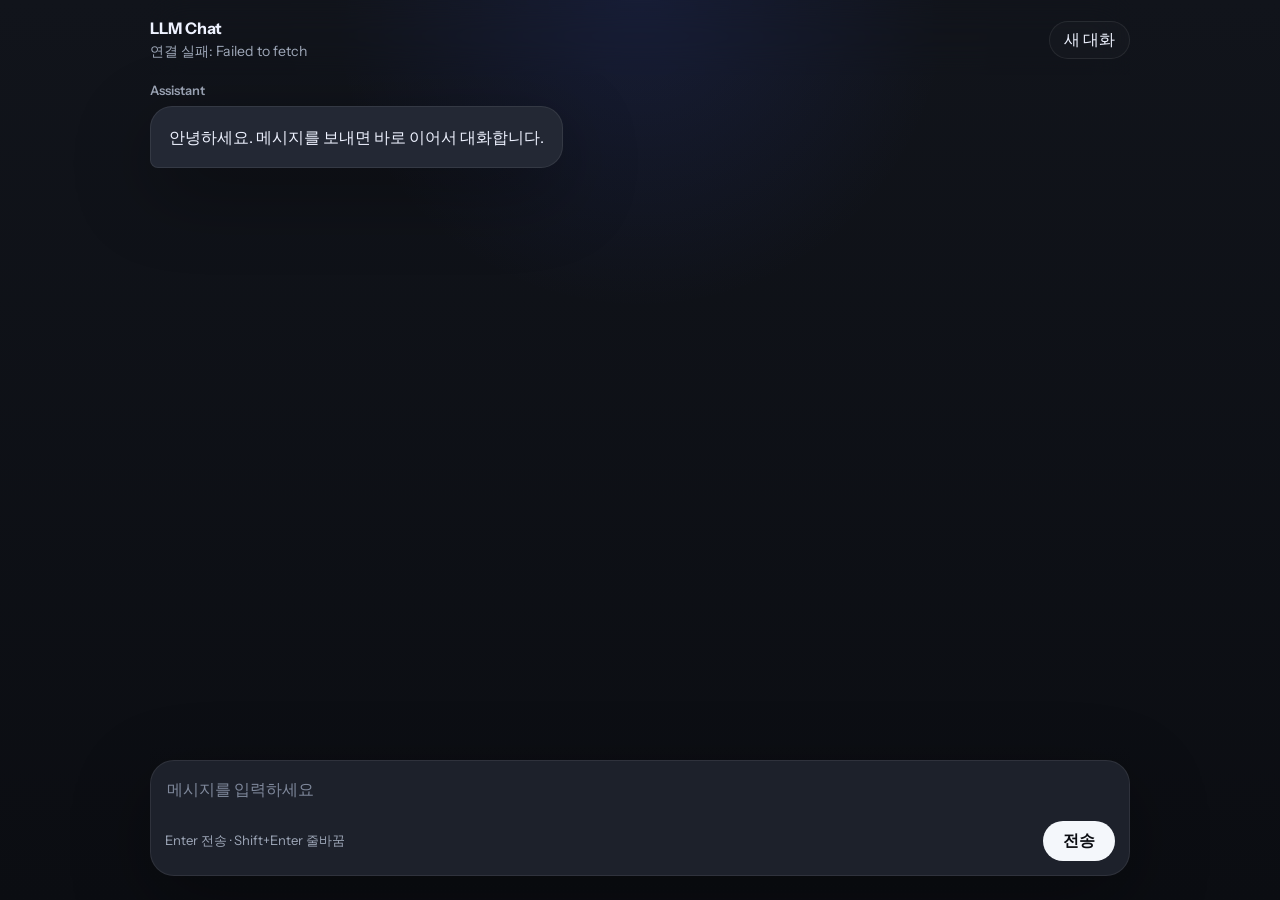
==== instagram-post-clone/index.html @ 16488d71 "Add LLM chat UI" ====
<!DOCTYPE html>
<html lang="ko">
  <head>
    <meta charset="UTF-8" />
    <meta name="viewport" content="width=device-width, initial-scale=1.0" />
    <title>LLM Chat</title>
    <link rel="icon" href="data:," />
    <link rel="preconnect" href="https://fonts.googleapis.com" />
    <link rel="preconnect" href="https://fonts.gstatic.com" crossorigin />
    <link
      href="https://fonts.googleapis.com/css2?family=Instrument+Sans:wght@400;500;600;700&display=swap"
      rel="stylesheet"
    />
    <link rel="stylesheet" href="./styles.css" />
  </head>
  <body>
    <main class="app-shell">
      <header class="app-header">
        <div class="brand-block">
          <p class="brand-title">LLM Chat</p>
          <p class="brand-subtitle" id="status-text">연결 확인 중</p>
        </div>
        <button class="ghost-button" id="reset-button" type="button">새 대화</button>
      </header>

      <section class="chat-shell">
        <div class="message-list" id="message-list" aria-live="polite"></div>
      </section>

      <form class="composer" id="composer-form">
        <label class="composer-box" for="composer-input">
          <textarea
            id="composer-input"
            rows="1"
            placeholder="메시지를 입력하세요"
            autocomplete="off"
          ></textarea>
          <div class="composer-actions">
            <span class="composer-hint">Enter 전송 · Shift+Enter 줄바꿈</span>
            <button class="send-button" id="send-button" type="submit">전송</button>
          </div>
        </label>
      </form>
    </main>

    <template id="message-template">
      <article class="message">
        <div class="message-meta"></div>
        <div class="message-bubble"></div>
      </article>
    </template>

    <script src="./app.js"></script>
  </body>
</html>
---- instagram-post-clone/styles.css ----
:root {
  --bg: #0f1115;
  --bg-elevated: #171a21;
  --panel: #1d212b;
  --panel-soft: #232834;
  --line: rgba(255, 255, 255, 0.08);
  --line-strong: rgba(255, 255, 255, 0.14);
  --text: #eef2ff;
  --muted: #9ea7b8;
  --accent: #f4f7fb;
  --user: #2b5cff;
  --assistant: #232834;
  --shadow: 0 24px 80px rgba(0, 0, 0, 0.32);
}

*,
*::before,
*::after {
  box-sizing: border-box;
}

html,
body {
  margin: 0;
  min-height: 100%;
}

body {
  background:
    radial-gradient(circle at top, rgba(67, 96, 255, 0.12), transparent 28%),
    linear-gradient(180deg, #11141b 0%, #0b0d12 100%);
  color: var(--text);
  font-family: "Instrument Sans", "Segoe UI", sans-serif;
}

button,
textarea {
  font: inherit;
}

button {
  border: 0;
  background: none;
  color: inherit;
  cursor: pointer;
}

.app-shell {
  width: min(980px, 100% - 24px);
  min-height: 100vh;
  margin: 0 auto;
  display: grid;
  grid-template-rows: auto minmax(0, 1fr) auto;
}

.app-header {
  position: sticky;
  top: 0;
  z-index: 2;
  display: flex;
  align-items: center;
  justify-content: space-between;
  gap: 16px;
  padding: 18px 0 14px;
  backdrop-filter: blur(18px);
}

.brand-title,
.brand-subtitle {
  margin: 0;
}

.brand-title {
  font-size: 1rem;
  font-weight: 700;
}

.brand-subtitle {
  margin-top: 4px;
  color: var(--muted);
  font-size: 0.88rem;
}

.ghost-button {
  min-height: 38px;
  padding: 0 14px;
  border: 1px solid var(--line);
  border-radius: 999px;
  background: rgba(255, 255, 255, 0.02);
  transition: background-color 180ms ease, border-color 180ms ease;
}

.ghost-button:hover {
  background: rgba(255, 255, 255, 0.05);
  border-color: var(--line-strong);
}

.chat-shell {
  min-height: 0;
  padding: 8px 0 16px;
}

.message-list {
  display: flex;
  flex-direction: column;
  gap: 18px;
  padding-bottom: 32px;
}

.message {
  display: flex;
  flex-direction: column;
  gap: 8px;
}

.message-meta {
  color: var(--muted);
  font-size: 0.8rem;
  font-weight: 600;
}

.message-bubble {
  width: fit-content;
  max-width: min(760px, 92%);
  padding: 16px 18px;
  border: 1px solid var(--line);
  border-radius: 22px;
  box-shadow: var(--shadow);
  line-height: 1.75;
  white-space: pre-wrap;
  word-break: break-word;
}

.message[data-role="user"] {
  align-items: flex-end;
}

.message[data-role="user"] .message-meta {
  text-align: right;
}

.message[data-role="user"] .message-bubble {
  background: linear-gradient(180deg, #3867ff 0%, #2451e6 100%);
  border-color: rgba(255, 255, 255, 0.08);
  color: #ffffff;
  border-bottom-right-radius: 8px;
}

.message[data-role="assistant"] .message-bubble {
  background: var(--assistant);
  color: var(--text);
  border-bottom-left-radius: 8px;
}

.message[data-role="system"] {
  align-items: center;
}

.message[data-role="system"] .message-meta {
  display: none;
}

.message[data-role="system"] .message-bubble {
  max-width: 100%;
  background: rgba(255, 255, 255, 0.03);
  color: var(--muted);
  text-align: center;
  box-shadow: none;
}

.message.is-loading .message-bubble {
  color: var(--muted);
}

.composer {
  position: sticky;
  bottom: 0;
  padding: 14px 0 24px;
  background: linear-gradient(180deg, rgba(11, 13, 18, 0) 0%, rgba(11, 13, 18, 0.92) 24%);
}

.composer-box {
  display: block;
  padding: 14px;
  border: 1px solid var(--line);
  border-radius: 24px;
  background: var(--panel);
  box-shadow: var(--shadow);
}

.composer-box textarea {
  width: 100%;
  max-height: 220px;
  resize: none;
  border: 0;
  outline: none;
  background: transparent;
  color: var(--text);
  line-height: 1.6;
}

.composer-box textarea::placeholder {
  color: #7f889b;
}

.composer-actions {
  display: flex;
  align-items: center;
  justify-content: space-between;
  gap: 12px;
  margin-top: 12px;
}

.composer-hint {
  color: var(--muted);
  font-size: 0.82rem;
}

.send-button {
  min-width: 72px;
  min-height: 40px;
  padding: 0 16px;
  border-radius: 999px;
  background: var(--accent);
  color: #0b0d12;
  font-weight: 700;
  transition: opacity 180ms ease, transform 180ms ease;
}

.send-button:hover {
  transform: translateY(-1px);
}

.send-button:disabled {
  opacity: 0.56;
  cursor: wait;
}

@media (max-width: 720px) {
  .app-shell {
    width: min(100% - 16px, 980px);
  }

  .app-header {
    padding-top: 14px;
  }

  .message-bubble {
    max-width: 100%;
  }

  .composer-actions {
    align-items: flex-start;
    flex-direction: column;
  }

  .send-button {
    width: 100%;
  }
}
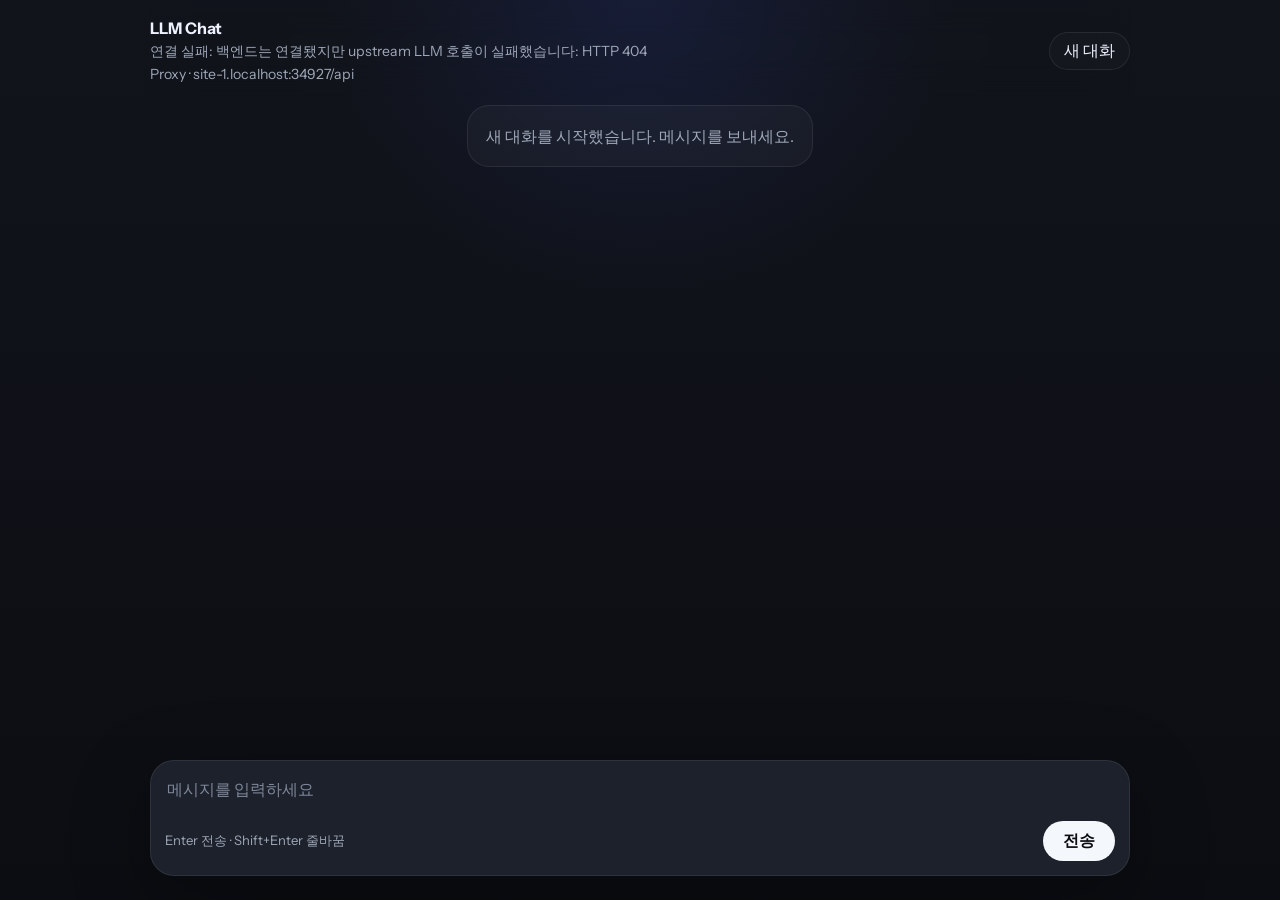
==== commit 59842638: "Add FastAPI backend and Qwen proxy wiring" ====
--- a/instagram-post-clone/index.html
+++ b/instagram-post-clone/index.html
@@ -19,6 +19,7 @@
         <div class="brand-block">
           <p class="brand-title">LLM Chat</p>
           <p class="brand-subtitle" id="status-text">연결 확인 중</p>
+          <p class="brand-subtitle" id="thread-text">스레드 준비 중</p>
         </div>
         <button class="ghost-button" id="reset-button" type="button">새 대화</button>
       </header>
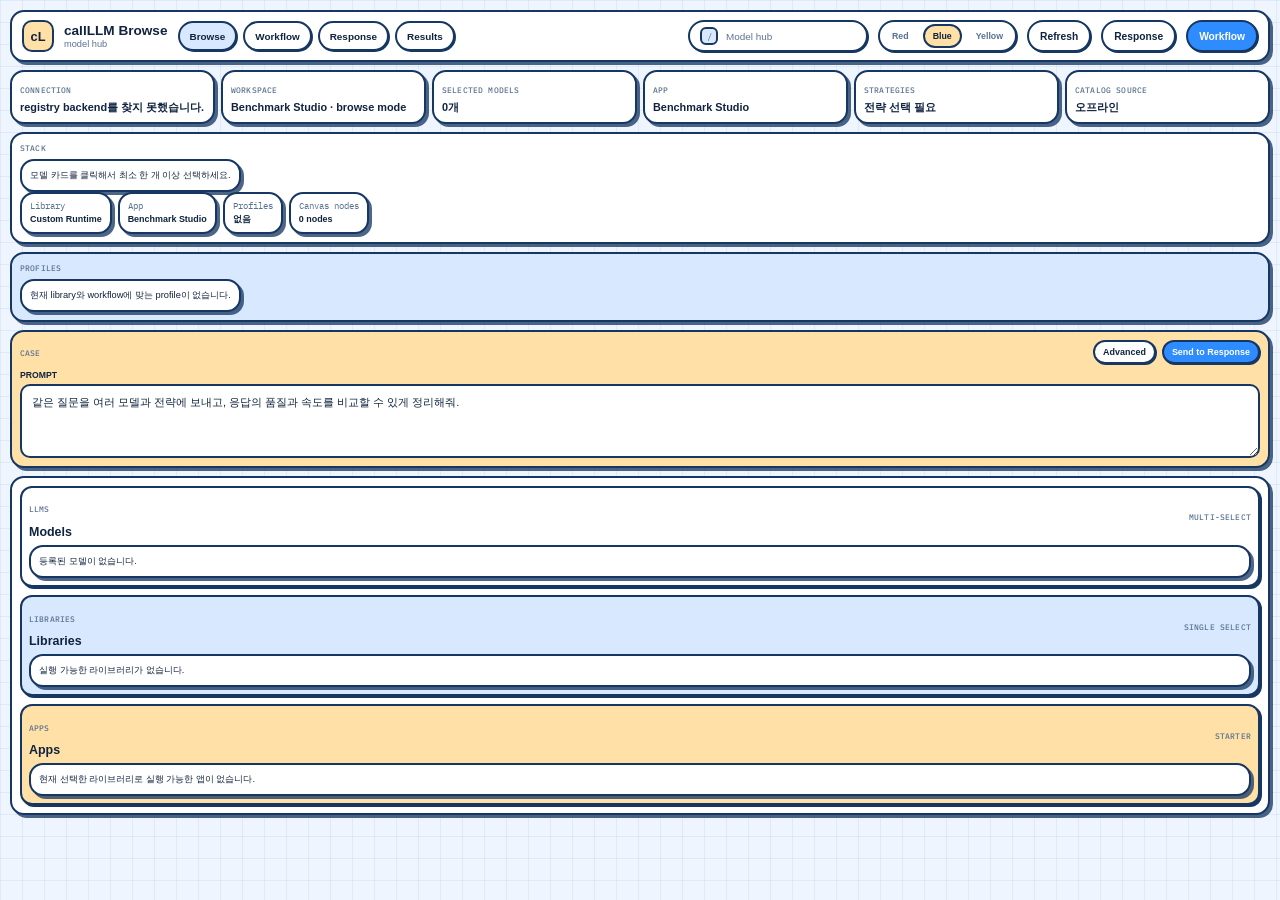
==== commit c97e73b6: "Build benchmark studio workflows and response streaming" ====
--- a/instagram-post-clone/index.html
+++ b/instagram-post-clone/index.html
@@ -3,53 +3,168 @@
   <head>
     <meta charset="UTF-8" />
     <meta name="viewport" content="width=device-width, initial-scale=1.0" />
-    <title>LLM Chat</title>
+    <title>callLLM Browse</title>
     <link rel="icon" href="data:," />
+    <link rel="preconnect" href="https://api.fontshare.com" />
     <link rel="preconnect" href="https://fonts.googleapis.com" />
     <link rel="preconnect" href="https://fonts.gstatic.com" crossorigin />
     <link
-      href="https://fonts.googleapis.com/css2?family=Instrument+Sans:wght@400;500;600;700&display=swap"
+      href="https://api.fontshare.com/v2/css?f[]=excon@300,400,500,600,700&display=swap"
+      rel="stylesheet"
+    />
+    <link
+      href="https://fonts.googleapis.com/css2?family=IBM+Plex+Mono:wght@500&display=swap"
       rel="stylesheet"
     />
     <link rel="stylesheet" href="./styles.css" />
   </head>
-  <body>
-    <main class="app-shell">
-      <header class="app-header">
-        <div class="brand-block">
-          <p class="brand-title">LLM Chat</p>
-          <p class="brand-subtitle" id="status-text">연결 확인 중</p>
-          <p class="brand-subtitle" id="thread-text">스레드 준비 중</p>
+  <body data-page="browse">
+    <main class="page-shell">
+      <header class="hub-header brutal-header">
+        <div class="brand-row">
+          <a class="brand-mark" href="./index.html" aria-label="callLLM Browse">
+            <span class="brand-badge">cL</span>
+            <span class="brand-copy">
+              <strong>callLLM Browse</strong>
+              <span>model hub</span>
+            </span>
+          </a>
+
+          <nav class="hub-nav brutal-nav" aria-label="메인 섹션">
+            <a class="is-current" href="./index.html">Browse</a>
+            <a href="./workflow.html">Workflow</a>
+            <a href="./response.html">Response</a>
+            <a href="./results.html">Results</a>
+          </nav>
         </div>
-        <button class="ghost-button" id="reset-button" type="button">새 대화</button>
+
+        <div class="header-controls">
+          <div class="hub-search brutal-search" aria-hidden="true">
+            <span class="search-icon">/</span>
+            <span>Model hub</span>
+          </div>
+          <div class="theme-switcher" aria-label="테마 선택">
+            <button class="theme-chip" type="button" data-action="select-theme" data-theme="red">Red</button>
+            <button class="theme-chip" type="button" data-action="select-theme" data-theme="blue">Blue</button>
+            <button class="theme-chip" type="button" data-action="select-theme" data-theme="yellow">Yellow</button>
+          </div>
+          <button class="ghost-button" id="refresh-button" type="button">Refresh</button>
+          <a class="ghost-button inline-link-button" href="./response.html">Response</a>
+          <a class="primary-button inline-link-button" href="./workflow.html">Workflow</a>
+        </div>
       </header>
 
-      <section class="chat-shell">
-        <div class="message-list" id="message-list" aria-live="polite"></div>
+      <section class="signal-strip compact-strip">
+        <article class="signal-card">
+          <span class="signal-label">Connection</span>
+          <strong class="signal-value" id="status-text">연결 확인 중</strong>
+        </article>
+        <article class="signal-card">
+          <span class="signal-label">Workspace</span>
+          <strong class="signal-value" id="workspace-text">browse mode</strong>
+        </article>
+        <article class="signal-card">
+          <span class="signal-label">Selected Models</span>
+          <strong class="signal-value" id="model-count-text">0개</strong>
+        </article>
+        <article class="signal-card">
+          <span class="signal-label">App</span>
+          <strong class="signal-value" id="active-app-title">Benchmark Studio</strong>
+          <p class="signal-copy" id="active-app-description"></p>
+        </article>
+        <article class="signal-card">
+          <span class="signal-label">Strategies</span>
+          <strong class="signal-value" id="active-profile-title">전략 선택 필요</strong>
+          <p class="signal-copy" id="active-profile-description"></p>
+        </article>
+        <article class="signal-card">
+          <span class="signal-label">Catalog Source</span>
+          <strong class="signal-value" id="base-url-text">백엔드 탐색 중</strong>
+        </article>
       </section>
 
-      <form class="composer" id="composer-form">
-        <label class="composer-box" for="composer-input">
-          <textarea
-            id="composer-input"
-            rows="1"
-            placeholder="메시지를 입력하세요"
-            autocomplete="off"
-          ></textarea>
-          <div class="composer-actions">
-            <span class="composer-hint">Enter 전송 · Shift+Enter 줄바꿈</span>
-            <button class="send-button" id="send-button" type="submit">전송</button>
+      <section class="top-control-grid">
+        <section class="control-panel brutal-panel control-panel-stack">
+          <div class="control-header">
+            <span class="section-kicker">Stack</span>
           </div>
-        </label>
-      </form>
+          <div class="selected-models inline-tiles" id="selected-models"></div>
+          <div class="selection-meta inline-stats" id="selection-meta"></div>
+        </section>
+
+        <section class="control-panel brutal-panel control-panel-wide">
+          <div class="control-header">
+            <span class="section-kicker">Profiles</span>
+          </div>
+          <div class="profile-list profile-list-inline" id="profile-list"></div>
+        </section>
+
+        <section class="control-panel brutal-panel control-panel-case">
+          <div class="control-header">
+            <span class="section-kicker">Case</span>
+            <div class="header-actions-inline">
+              <button class="ghost-button ghost-button-compact" id="case-mode-button" type="button">Advanced</button>
+              <button class="primary-button primary-button-compact" id="open-response-button" type="button">Send to Response</button>
+            </div>
+          </div>
+          <div class="case-form-grid">
+            <label class="field">
+              <span>Prompt</span>
+              <textarea id="prompt-input" rows="3" placeholder="비교할 프롬프트"></textarea>
+            </label>
+            <label class="field field-advanced">
+              <span>Context (optional)</span>
+              <textarea id="context-input" rows="3" placeholder="RAG 문맥 또는 참고 메모"></textarea>
+            </label>
+            <label class="field field-advanced">
+              <span>Expected check</span>
+              <input id="expected-input" type="text" placeholder="통과 여부를 볼 키워드" />
+            </label>
+            <label class="field field-compact field-advanced">
+              <span>Temp</span>
+              <input id="temperature-input" type="number" min="0" max="2" step="0.1" value="0.7" />
+            </label>
+          </div>
+        </section>
+      </section>
+
+      <section class="surface-panel brutal-panel hub-panel hub-panel-full">
+        <div class="hub-grid hub-grid-hero">
+          <section class="catalog-section" id="models">
+            <div class="catalog-header">
+              <div>
+                <p class="catalog-kicker">LLMs</p>
+                <h3>Models</h3>
+              </div>
+              <span class="catalog-note">multi-select</span>
+            </div>
+            <div class="catalog-grid models-grid compact-grid" id="models-grid"></div>
+          </section>
+
+          <section class="catalog-section" id="libraries">
+            <div class="catalog-header">
+              <div>
+                <p class="catalog-kicker">Libraries</p>
+                <h3>Libraries</h3>
+              </div>
+              <span class="catalog-note">single select</span>
+            </div>
+            <div class="catalog-grid libraries-grid compact-grid" id="libraries-grid"></div>
+          </section>
+
+          <section class="catalog-section" id="apps">
+            <div class="catalog-header">
+              <div>
+                <p class="catalog-kicker">Apps</p>
+                <h3>Apps</h3>
+              </div>
+              <span class="catalog-note">starter</span>
+            </div>
+            <div class="catalog-grid apps-grid compact-grid" id="apps-grid"></div>
+          </section>
+        </div>
+      </section>
     </main>
-
-    <template id="message-template">
-      <article class="message">
-        <div class="message-meta"></div>
-        <div class="message-bubble"></div>
-      </article>
-    </template>
 
     <script src="./app.js"></script>
   </body>
--- a/instagram-post-clone/styles.css
+++ b/instagram-post-clone/styles.css
@@ -1,16 +1,106 @@
 :root {
-  --bg: #0f1115;
-  --bg-elevated: #171a21;
-  --panel: #1d212b;
-  --panel-soft: #232834;
-  --line: rgba(255, 255, 255, 0.08);
-  --line-strong: rgba(255, 255, 255, 0.14);
-  --text: #eef2ff;
-  --muted: #9ea7b8;
-  --accent: #f4f7fb;
-  --user: #2b5cff;
-  --assistant: #232834;
-  --shadow: 0 24px 80px rgba(0, 0, 0, 0.32);
+  --bg: #eff5ff;
+  --bg-grid: rgba(28, 71, 142, 0.07);
+  --panel: #ffffff;
+  --panel-blue: #d8e9ff;
+  --panel-yellow: #ffe1a8;
+  --panel-green: #d9f2e7;
+  --panel-pink: #f6d7eb;
+  --ink: #10233f;
+  --muted: #59718f;
+  --line: #163762;
+  --accent: #2f8cff;
+  --accent-dark: #145fc4;
+  --danger: #f55e6b;
+  --success: #147b63;
+  --canvas-bg: #e2ecff;
+  --canvas-grid: rgba(22, 55, 98, 0.08);
+  --canvas-line: #2f8cff;
+  --inverse-surface: #143c71;
+  --inverse-ink: #ffffff;
+  --table-line: #d7e4f6;
+  --shadow: 3px 3px 0 rgba(22, 55, 98, 0.76);
+  --shadow-soft: 2px 2px 0 rgba(22, 55, 98, 0.68);
+  --radius: 14px;
+  --radius-sm: 10px;
+  --radius-pill: 999px;
+  --node-width: 196px;
+  --node-height: 92px;
+}
+
+body[data-theme="blue"] {
+  --bg: #eff5ff;
+  --bg-grid: rgba(28, 71, 142, 0.07);
+  --panel: #ffffff;
+  --panel-blue: #d8e9ff;
+  --panel-yellow: #ffe1a8;
+  --panel-green: #d9f2e7;
+  --panel-pink: #f6d7eb;
+  --ink: #10233f;
+  --muted: #59718f;
+  --line: #163762;
+  --accent: #2f8cff;
+  --accent-dark: #145fc4;
+  --danger: #f55e6b;
+  --success: #147b63;
+  --canvas-bg: #e2ecff;
+  --canvas-grid: rgba(22, 55, 98, 0.08);
+  --canvas-line: #2f8cff;
+  --inverse-surface: #143c71;
+  --inverse-ink: #ffffff;
+  --table-line: #d7e4f6;
+  --shadow: 3px 3px 0 rgba(22, 55, 98, 0.76);
+  --shadow-soft: 2px 2px 0 rgba(22, 55, 98, 0.68);
+}
+
+body[data-theme="red"] {
+  --bg: #fdf2ee;
+  --bg-grid: rgba(131, 42, 38, 0.08);
+  --panel: #fffaf8;
+  --panel-blue: #ffd5cb;
+  --panel-yellow: #ffe1b5;
+  --panel-green: #dcefe1;
+  --panel-pink: #f7ced8;
+  --ink: #351513;
+  --muted: #85524d;
+  --line: #6e241e;
+  --accent: #d74a37;
+  --accent-dark: #ad2e1f;
+  --danger: #d92b45;
+  --success: #1d8965;
+  --canvas-bg: #ffe7df;
+  --canvas-grid: rgba(110, 36, 30, 0.1);
+  --canvas-line: #d74a37;
+  --inverse-surface: #6b261f;
+  --inverse-ink: #fff8f4;
+  --table-line: #efd0c7;
+  --shadow: 3px 3px 0 rgba(110, 36, 30, 0.72);
+  --shadow-soft: 2px 2px 0 rgba(110, 36, 30, 0.64);
+}
+
+body[data-theme="yellow"] {
+  --bg: #fff8e7;
+  --bg-grid: rgba(125, 92, 17, 0.08);
+  --panel: #fffdf5;
+  --panel-blue: #d8e6ff;
+  --panel-yellow: #ffe08a;
+  --panel-green: #dff0cf;
+  --panel-pink: #f8d9c7;
+  --ink: #3d2a08;
+  --muted: #7b6532;
+  --line: #70571c;
+  --accent: #f0b400;
+  --accent-dark: #c98d00;
+  --danger: #d95c45;
+  --success: #2d8b57;
+  --canvas-bg: #fff1ba;
+  --canvas-grid: rgba(112, 87, 28, 0.1);
+  --canvas-line: #c98d00;
+  --inverse-surface: #70571c;
+  --inverse-ink: #fffdf2;
+  --table-line: #ead9a9;
+  --shadow: 3px 3px 0 rgba(112, 87, 28, 0.62);
+  --shadow-soft: 2px 2px 0 rgba(112, 87, 28, 0.54);
 }
 
 *,
@@ -27,234 +117,1244 @@
 
 body {
   background:
-    radial-gradient(circle at top, rgba(67, 96, 255, 0.12), transparent 28%),
-    linear-gradient(180deg, #11141b 0%, #0b0d12 100%);
-  color: var(--text);
-  font-family: "Instrument Sans", "Segoe UI", sans-serif;
+    linear-gradient(var(--bg-grid) 1px, transparent 1px),
+    linear-gradient(90deg, var(--bg-grid) 1px, transparent 1px),
+    var(--bg);
+  background-size: 22px 22px, 22px 22px, auto;
+  color: var(--ink);
+  font-family: "Excon", "Helvetica Neue", Arial, sans-serif;
 }
 
 button,
+input,
 textarea {
   font: inherit;
 }
 
 button {
   border: 0;
+  padding: 0;
   background: none;
   color: inherit;
   cursor: pointer;
 }
 
-.app-shell {
-  width: min(980px, 100% - 24px);
+a {
+  color: inherit;
+  text-decoration: none;
+}
+
+input,
+textarea {
+  width: 100%;
+  border: 2px solid var(--line);
+  border-radius: 10px;
+  background: var(--panel);
+  color: var(--ink);
+  padding: 9px 10px;
+  outline: none;
+  font-size: 0.68rem;
+  line-height: 1.45;
+}
+
+textarea {
+  min-height: 74px;
+  resize: vertical;
+}
+
+input:focus,
+textarea:focus {
+  box-shadow: 0 0 0 2px var(--panel-blue);
+}
+
+.page-shell {
+  width: min(1660px, calc(100% - 20px));
+  margin: 0 auto;
+  padding: 10px 0 18px;
+}
+
+.hub-header,
+.brutal-panel,
+.signal-card,
+.catalog-card,
+.profile-card,
+.selected-model-card,
+.meta-stat,
+.palette-item,
+.summary-card,
+.result-card,
+.history-run-chip,
+.results-group,
+.empty-state {
+  border: 2px solid var(--line);
+  border-radius: var(--radius);
+  box-shadow: var(--shadow);
+}
+
+.hub-header {
+  position: sticky;
+  top: 10px;
+  z-index: 30;
+  display: flex;
+  align-items: center;
+  justify-content: space-between;
+  gap: 12px;
+  padding: 8px 10px;
+  background: var(--panel);
+}
+
+.brand-row,
+.header-controls {
+  display: flex;
+  align-items: center;
+  gap: 10px;
+}
+
+.brand-mark {
+  display: inline-flex;
+  align-items: center;
+  gap: 10px;
+}
+
+.brand-badge {
+  display: grid;
+  place-items: center;
+  width: 32px;
+  height: 32px;
+  border: 2px solid var(--line);
+  border-radius: 10px;
+  background: var(--panel-yellow);
+  font-size: 0.8rem;
+  font-weight: 700;
+}
+
+.brand-copy {
+  display: flex;
+  flex-direction: column;
+  gap: 1px;
+}
+
+.brand-copy strong {
+  font-size: 0.85rem;
+  font-weight: 700;
+}
+
+.brand-copy span {
+  color: var(--muted);
+  font-size: 0.58rem;
+}
+
+.hub-nav {
+  display: inline-flex;
+  gap: 6px;
+  flex-wrap: wrap;
+}
+
+.hub-nav a {
+  display: inline-flex;
+  align-items: center;
+  justify-content: center;
+  min-height: 30px;
+  padding: 0 10px;
+  border: 2px solid var(--line);
+  border-radius: 999px;
+  background: var(--panel);
+  box-shadow: 1px 1px 0 var(--line);
+  font-size: 0.62rem;
+  font-weight: 700;
+}
+
+.hub-nav a.is-current {
+  background: var(--panel-blue);
+}
+
+.hub-search {
+  display: inline-flex;
+  align-items: center;
+  gap: 8px;
+  min-width: 180px;
+  min-height: 32px;
+  padding: 0 10px;
+  border: 2px solid var(--line);
+  border-radius: 999px;
+  background: var(--panel);
+  box-shadow: 1px 1px 0 var(--line);
+  color: var(--muted);
+  font-size: 0.62rem;
+}
+
+.search-icon {
+  display: inline-grid;
+  place-items: center;
+  width: 18px;
+  height: 18px;
+  border: 2px solid var(--line);
+  border-radius: 6px;
+  background: var(--panel-blue);
+  font-family: "IBM Plex Mono", monospace;
+  font-size: 0.56rem;
+}
+
+.ghost-button,
+.primary-button {
+  display: inline-flex;
+  align-items: center;
+  justify-content: center;
+  min-height: 32px;
+  padding: 0 11px;
+  border: 2px solid var(--line);
+  border-radius: 999px;
+  box-shadow: 1px 1px 0 var(--line);
+  font-size: 0.64rem;
+  font-weight: 700;
+}
+
+.ghost-button-compact {
+  min-height: 24px;
+  padding: 0 8px;
+  font-size: 0.56rem;
+}
+
+.primary-button-compact {
+  min-height: 24px;
+  padding: 0 8px;
+  font-size: 0.56rem;
+}
+
+.ghost-button {
+  background: var(--panel);
+}
+
+.primary-button {
+  background: var(--accent);
+  color: var(--inverse-ink);
+}
+
+.theme-switcher {
+  display: inline-flex;
+  align-items: center;
+  gap: 4px;
+  padding: 2px;
+  border: 2px solid var(--line);
+  border-radius: 999px;
+  background: var(--panel);
+  box-shadow: 1px 1px 0 var(--line);
+}
+
+.theme-chip {
+  display: inline-flex;
+  align-items: center;
+  justify-content: center;
+  min-height: 24px;
+  padding: 0 8px;
+  border: 2px solid transparent;
+  border-radius: 999px;
+  font-size: 0.55rem;
+  font-weight: 700;
+  color: var(--muted);
+}
+
+.theme-chip.is-current {
+  border-color: var(--line);
+  background: var(--panel-yellow);
+  color: var(--ink);
+}
+
+.inline-link-button {
+  text-decoration: none;
+}
+
+.signal-strip {
+  display: grid;
+  grid-template-columns: repeat(6, minmax(0, 1fr));
+  gap: 6px;
+  margin-top: 8px;
+}
+
+.signal-card {
+  min-height: 52px;
+  padding: 7px 8px;
+  background: var(--panel);
+}
+
+.signal-label,
+.section-kicker,
+.catalog-kicker,
+.metric-label,
+.card-kicker,
+.catalog-note {
+  display: inline-flex;
+  color: var(--muted);
+  font-family: "IBM Plex Mono", monospace;
+  font-size: 0.52rem;
+  font-weight: 500;
+  text-transform: uppercase;
+  letter-spacing: 0.02em;
+}
+
+.signal-value {
+  display: block;
+  margin-top: 4px;
+  font-size: 0.68rem;
+  font-weight: 700;
+}
+
+.signal-copy {
+  display: none;
+}
+
+.top-control-grid {
+  display: grid;
+  grid-template-columns: minmax(220px, 0.9fr) minmax(300px, 1.2fr) minmax(320px, 1.5fr);
+  gap: 8px;
+  margin-top: 8px;
+}
+
+.control-panel {
+  padding: 8px;
+  background: var(--panel);
+}
+
+.control-panel-wide {
+  background: var(--panel-blue);
+}
+
+.control-panel-case {
+  background: var(--panel-yellow);
+}
+
+.workflow-context-panel {
+  display: grid;
+  gap: 6px;
+  margin-top: 8px;
+  padding: 8px;
+  background: var(--panel);
+}
+
+.control-header {
+  display: flex;
+  align-items: center;
+  justify-content: space-between;
+  gap: 8px;
+  margin-bottom: 6px;
+}
+
+.header-actions-inline {
+  display: inline-flex;
+  align-items: center;
+  gap: 6px;
+}
+
+.inline-tiles,
+.inline-stats,
+.profile-list-inline {
+  display: flex;
+  flex-wrap: wrap;
+  gap: 6px;
+}
+
+.selected-model-card,
+.meta-stat,
+.profile-card {
+  min-height: 30px;
+  padding: 6px 8px;
+  background: var(--panel);
+}
+
+.workflow-case-brief {
+  display: grid;
+  grid-template-columns: repeat(4, minmax(0, 1fr));
+  gap: 6px;
+}
+
+.selected-model-card strong,
+.profile-card strong {
+  display: block;
+  font-size: 0.64rem;
+  font-weight: 700;
+  line-height: 1.2;
+}
+
+.selected-model-card span,
+.meta-stat span,
+.meta-stat strong {
+  font-size: 0.56rem;
+  line-height: 1.3;
+}
+
+.meta-stat {
+  display: inline-flex;
+  flex-direction: column;
+  justify-content: center;
+}
+
+.meta-stat span {
+  color: var(--muted);
+  font-family: "IBM Plex Mono", monospace;
+}
+
+.meta-stat strong {
+  margin-top: 2px;
+  font-weight: 700;
+}
+
+.profile-list-inline .profile-card {
+  width: auto;
+  min-width: 0;
+}
+
+.profile-card {
+  background: var(--panel);
+}
+
+.profile-card.is-selected {
+  background: var(--panel-green);
+}
+
+.profile-card.is-disabled {
+  opacity: 0.45;
+  filter: grayscale(0.2);
+}
+
+.case-form-grid {
+  display: grid;
+  grid-template-columns: minmax(0, 1.6fr) minmax(0, 1.1fr) minmax(0, 0.8fr) 88px;
+  gap: 6px;
+  align-items: start;
+}
+
+.field {
+  display: grid;
+  gap: 4px;
+}
+
+.field span {
+  color: var(--ink);
+  font-size: 0.54rem;
+  font-weight: 700;
+  text-transform: uppercase;
+}
+
+.field-compact input {
+  text-align: center;
+}
+
+body[data-case-mode="basic"] .control-panel-case .field-advanced {
+  display: none;
+}
+
+body[data-case-mode="basic"] .control-panel-case .case-form-grid {
+  grid-template-columns: minmax(0, 1fr);
+}
+
+body[data-page="response"] .page-shell {
   min-height: 100vh;
-  margin: 0 auto;
-  display: grid;
-  grid-template-rows: auto minmax(0, 1fr) auto;
-}
-
-.app-header {
-  position: sticky;
-  top: 0;
-  z-index: 2;
+  display: grid;
+  grid-template-rows: auto minmax(0, 1fr);
+}
+
+.response-shell {
+  display: grid;
+  grid-template-columns: 244px minmax(0, 1fr);
+  gap: 8px;
+  margin-top: 8px;
+  min-height: 0;
+}
+
+.response-sidebar,
+.response-thread-panel,
+.response-composer-panel {
+  padding: 8px;
+}
+
+.response-sidebar {
+  display: grid;
+  align-content: start;
+  gap: 8px;
+  background: var(--panel-blue);
+}
+
+.response-summary-grid {
+  display: grid;
+  gap: 6px;
+}
+
+.response-summary-card {
+  padding: 7px 8px;
+  border: 2px solid var(--line);
+  border-radius: 10px;
+  box-shadow: 1px 1px 0 var(--line);
+  background: var(--panel);
+}
+
+.response-summary-card[data-tone="applied"] {
+  background: var(--panel-yellow);
+}
+
+.response-summary-card span {
+  display: block;
+  color: var(--muted);
+  font-family: "IBM Plex Mono", monospace;
+  font-size: 0.5rem;
+  text-transform: uppercase;
+}
+
+.response-summary-card strong {
+  display: block;
+  margin-top: 3px;
+  font-size: 0.62rem;
+  line-height: 1.35;
+}
+
+.response-profile-list,
+.response-model-list {
+  display: grid;
+  gap: 6px;
+}
+
+.response-profile-list .profile-card,
+.response-model-list .profile-card {
+  width: 100%;
+  text-align: left;
+}
+
+.response-status {
+  color: var(--muted);
+  font-family: "IBM Plex Mono", monospace;
+  font-size: 0.54rem;
+}
+
+.response-chat-stage {
+  display: grid;
+  grid-template-rows: minmax(0, 1fr) auto;
+  gap: 8px;
+  min-height: calc(100vh - 120px);
+  min-width: 0;
+}
+
+.response-thread-panel.brutal-panel {
+  display: grid;
+  grid-template-rows: auto minmax(0, 1fr);
+  padding: 0;
+  background: transparent;
+  border: 0;
+  box-shadow: none;
+  border-radius: 0;
+  min-height: 0;
+}
+
+.response-thread-header {
   display: flex;
   align-items: center;
   justify-content: space-between;
-  gap: 16px;
-  padding: 18px 0 14px;
-  backdrop-filter: blur(18px);
-}
-
-.brand-title,
-.brand-subtitle {
-  margin: 0;
-}
-
-.brand-title {
-  font-size: 1rem;
-  font-weight: 700;
-}
-
-.brand-subtitle {
-  margin-top: 4px;
-  color: var(--muted);
-  font-size: 0.88rem;
-}
-
-.ghost-button {
-  min-height: 38px;
-  padding: 0 14px;
-  border: 1px solid var(--line);
-  border-radius: 999px;
-  background: rgba(255, 255, 255, 0.02);
-  transition: background-color 180ms ease, border-color 180ms ease;
-}
-
-.ghost-button:hover {
-  background: rgba(255, 255, 255, 0.05);
-  border-color: var(--line-strong);
-}
-
-.chat-shell {
+  gap: 8px;
+  margin-bottom: 8px;
+  padding: 2px 4px 0;
+}
+
+.response-thread-header h2 {
+  margin: 2px 0 0;
+  font-size: 0.92rem;
+  font-weight: 700;
+}
+
+.response-thread {
+  display: grid;
+  gap: 14px;
   min-height: 0;
-  padding: 8px 0 16px;
-}
-
-.message-list {
-  display: flex;
-  flex-direction: column;
-  gap: 18px;
-  padding-bottom: 32px;
-}
-
-.message {
-  display: flex;
-  flex-direction: column;
-  gap: 8px;
-}
-
-.message-meta {
-  color: var(--muted);
+  height: 100%;
+  overflow: auto;
+  padding: 4px 6px 18px 4px;
+}
+
+.chat-bubble {
+  width: fit-content;
+  max-width: min(760px, 84%);
+}
+
+.chat-bubble.is-user {
+  margin-left: auto;
+  padding: 10px 14px;
+  border: 2px solid var(--line);
+  border-radius: 18px;
+  box-shadow: 1px 1px 0 var(--line);
+  background: var(--panel-blue);
+}
+
+.chat-bubble.is-assistant {
+  margin-right: auto;
+  max-width: min(880px, 92%);
+  padding: 0;
+  border: 0;
+  box-shadow: none;
+  background: transparent;
+}
+
+.chat-bubble-meta {
+  display: flex;
+  align-items: center;
+  justify-content: space-between;
+  gap: 8px;
+  margin-bottom: 6px;
+  color: var(--muted);
+  font-family: "IBM Plex Mono", monospace;
+  font-size: 0.56rem;
+  text-transform: uppercase;
+}
+
+.chat-bubble-copy {
   font-size: 0.8rem;
-  font-weight: 600;
-}
-
-.message-bubble {
-  width: fit-content;
-  max-width: min(760px, 92%);
-  padding: 16px 18px;
-  border: 1px solid var(--line);
-  border-radius: 22px;
-  box-shadow: var(--shadow);
-  line-height: 1.75;
+  line-height: 1.72;
   white-space: pre-wrap;
   word-break: break-word;
 }
 
-.message[data-role="user"] {
-  align-items: flex-end;
-}
-
-.message[data-role="user"] .message-meta {
-  text-align: right;
-}
-
-.message[data-role="user"] .message-bubble {
-  background: linear-gradient(180deg, #3867ff 0%, #2451e6 100%);
-  border-color: rgba(255, 255, 255, 0.08);
-  color: #ffffff;
-  border-bottom-right-radius: 8px;
-}
-
-.message[data-role="assistant"] .message-bubble {
-  background: var(--assistant);
-  color: var(--text);
-  border-bottom-left-radius: 8px;
-}
-
-.message[data-role="system"] {
-  align-items: center;
-}
-
-.message[data-role="system"] .message-meta {
-  display: none;
-}
-
-.message[data-role="system"] .message-bubble {
-  max-width: 100%;
-  background: rgba(255, 255, 255, 0.03);
-  color: var(--muted);
-  text-align: center;
+.chat-bubble.is-assistant .chat-bubble-copy {
+  font-size: 0.84rem;
+}
+
+.response-composer-grid {
+  display: grid;
+  grid-template-columns: minmax(0, 1fr) 120px;
+  gap: 8px;
+  align-items: stretch;
+}
+
+.response-composer-panel {
+  background: var(--panel);
+}
+
+.response-composer-grid .field,
+.response-composer-grid textarea {
+  height: 100%;
+}
+
+.response-send-button {
+  min-height: 88px;
+}
+
+.surface-panel {
+  background: var(--panel);
+}
+
+.hub-panel-full,
+.workflow-panel-full,
+.results-panel {
+  margin-top: 8px;
+  padding: 8px;
+}
+
+.section-heading {
+  display: flex;
+  align-items: center;
+  justify-content: space-between;
+  gap: 8px;
+  margin-bottom: 8px;
+}
+
+.section-heading h2,
+.catalog-header h3 {
+  margin: 2px 0 0;
+  font-size: 0.78rem;
+  font-weight: 700;
+}
+
+.catalog-header {
+  display: flex;
+  align-items: center;
+  justify-content: space-between;
+  gap: 6px;
+  margin-bottom: 6px;
+}
+
+.hub-grid {
+  display: grid;
+  gap: 8px;
+}
+
+.hub-grid-hero {
+  grid-template-columns: 1.5fr 1fr 1fr;
+}
+
+.catalog-section {
+  padding: 7px;
+  border: 2px solid var(--line);
+  border-radius: 12px;
+  background: var(--panel);
+  box-shadow: 2px 2px 0 var(--line);
+}
+
+.catalog-section:nth-child(2) {
+  background: var(--panel-blue);
+}
+
+.catalog-section:nth-child(3) {
+  background: var(--panel-yellow);
+}
+
+.catalog-grid {
+  display: grid;
+  gap: 6px;
+}
+
+.compact-grid {
+  grid-template-columns: 1fr;
+}
+
+.catalog-card,
+.palette-item,
+.summary-card,
+.result-card,
+.history-run-chip,
+.results-group,
+.empty-state,
+.history-detail-section,
+.comparison-table-shell,
+.debug-request-card,
+.trace-item {
+  background: var(--panel);
+}
+
+.catalog-card,
+.palette-item {
+  width: 100%;
+  padding: 7px 8px;
+  text-align: left;
+}
+
+.catalog-card h3 {
+  margin: 4px 0 0;
+  font-size: 0.7rem;
+  font-weight: 700;
+}
+
+.card-meta {
+  display: flex;
+  flex-wrap: wrap;
+  gap: 4px;
+  margin-top: 5px;
+}
+
+.meta-pill {
+  display: inline-flex;
+  align-items: center;
+  min-height: 18px;
+  padding: 0 6px;
+  border: 2px solid var(--line);
+  border-radius: 999px;
+  background: var(--panel);
+  box-shadow: 1px 1px 0 var(--line);
+  font-size: 0.52rem;
+  font-weight: 700;
+  white-space: nowrap;
+}
+
+.meta-pill.is-accent {
+  background: var(--panel-blue);
+}
+
+.meta-pill.is-success {
+  background: var(--panel-green);
+}
+
+.meta-pill.is-failed {
+  background: var(--panel-pink);
+}
+
+.catalog-card.is-selected,
+.selected-model-card.is-selected,
+.result-card.is-selected,
+.results-group.is-selected {
+  background: var(--panel-blue);
+}
+
+.catalog-card.is-disabled {
+  opacity: 0.5;
+}
+
+.health-dot {
+  width: 7px;
+  height: 7px;
+  margin-right: 4px;
+  border: 2px solid var(--line);
+  border-radius: 999px;
+  background: var(--panel);
+}
+
+.health-dot[data-health="healthy"] {
+  background: var(--success);
+}
+
+.health-dot[data-health="degraded"] {
+  background: var(--panel-yellow);
+}
+
+.health-dot[data-health="unhealthy"] {
+  background: var(--danger);
+}
+
+.workflow-stage {
+  display: grid;
+  grid-template-columns: 220px minmax(0, 1fr);
+  gap: 8px;
+  margin-top: 8px;
+}
+
+.node-palette-panel {
+  padding: 8px;
+  background: var(--panel-yellow);
+}
+
+.palette-list {
+  display: grid;
+  gap: 6px;
+}
+
+.palette-item strong {
+  display: block;
+  font-size: 0.62rem;
+  font-weight: 700;
+}
+
+.palette-item.is-pending {
+  background: var(--panel-blue);
+}
+
+.palette-item:disabled {
+  opacity: 0.48;
+  cursor: not-allowed;
   box-shadow: none;
 }
 
-.message.is-loading .message-bubble {
-  color: var(--muted);
-}
-
-.composer {
-  position: sticky;
-  bottom: 0;
-  padding: 14px 0 24px;
-  background: linear-gradient(180deg, rgba(11, 13, 18, 0) 0%, rgba(11, 13, 18, 0.92) 24%);
-}
-
-.composer-box {
+.palette-item span {
   display: block;
-  padding: 14px;
-  border: 1px solid var(--line);
-  border-radius: 24px;
-  background: var(--panel);
+  color: var(--muted);
+  font-size: 0.54rem;
+  line-height: 1.35;
+}
+
+.workflow-panel-full {
+  background: var(--panel-blue);
+}
+
+.panel-actions {
+  display: flex;
+  gap: 6px;
+}
+
+.canvas-shell {
+  display: grid;
+  gap: 6px;
+}
+
+.canvas-toolbar {
+  display: flex;
+  align-items: center;
+  min-height: 30px;
+  padding: 0 10px;
+  border: 2px solid var(--line);
+  border-radius: 10px;
+  background: var(--panel-yellow);
+  box-shadow: 1px 1px 0 var(--line);
+}
+
+.canvas-status {
+  font-size: 0.56rem;
+  font-weight: 700;
+}
+
+.canvas-surface {
+  position: relative;
+  min-height: 620px;
+  overflow: hidden;
+  border: 2px solid var(--line);
+  border-radius: 12px;
+  background:
+    linear-gradient(var(--canvas-grid) 1px, transparent 1px),
+    linear-gradient(90deg, var(--canvas-grid) 1px, transparent 1px),
+    var(--canvas-bg);
+  background-size: 24px 24px, 24px 24px, auto;
   box-shadow: var(--shadow);
 }
 
-.composer-box textarea {
+.canvas-surface-expanded {
+  min-height: calc(100vh - 210px);
+}
+
+.canvas-links,
+.canvas-insertions,
+.canvas-nodes {
+  position: absolute;
+  inset: 0;
+}
+
+.canvas-links {
   width: 100%;
-  max-height: 220px;
-  resize: none;
-  border: 0;
-  outline: none;
-  background: transparent;
-  color: var(--text);
-  line-height: 1.6;
-}
-
-.composer-box textarea::placeholder {
-  color: #7f889b;
-}
-
-.composer-actions {
-  display: flex;
-  align-items: center;
+  height: 100%;
+  pointer-events: none;
+  z-index: 1;
+}
+
+.canvas-insertions {
+  z-index: 4;
+  pointer-events: none;
+}
+
+.canvas-nodes {
+  z-index: 3;
+  pointer-events: none;
+}
+
+.canvas-surface.is-drop-target {
+  outline: 3px dashed var(--inverse-ink);
+  outline-offset: -10px;
+}
+
+.workflow-node {
+  position: absolute;
+  width: var(--node-width);
+  min-height: var(--node-height);
+  padding: 8px;
+  border: 2px solid var(--line);
+  border-radius: 12px;
+  background: var(--panel);
+  box-shadow: 3px 3px 0 var(--inverse-surface);
+  cursor: grab;
+  pointer-events: auto;
+}
+
+.workflow-node.is-selected {
+  background: var(--panel-yellow);
+}
+
+.workflow-node.is-dragging {
+  cursor: grabbing;
+}
+
+.insert-slot {
+  position: absolute;
+  display: inline-flex;
+  align-items: center;
+  justify-content: center;
+  width: 118px;
+  min-height: 40px;
+  padding: 0 10px;
+  border: 2px dashed var(--line);
+  border-radius: 12px;
+  background: color-mix(in srgb, var(--panel) 84%, transparent);
+  box-shadow: 1px 1px 0 color-mix(in srgb, var(--line) 62%, transparent);
+  color: var(--muted);
+  font-family: "IBM Plex Mono", monospace;
+  font-size: 0.52rem;
+  font-weight: 700;
+  text-transform: uppercase;
+  backdrop-filter: blur(2px);
+  pointer-events: auto;
+}
+
+.insert-slot:hover {
+  background: var(--panel-yellow);
+  color: var(--ink);
+}
+
+.workflow-node-header {
+  display: flex;
+  align-items: flex-start;
   justify-content: space-between;
-  gap: 12px;
-  margin-top: 12px;
-}
-
-.composer-hint {
-  color: var(--muted);
-  font-size: 0.82rem;
-}
-
-.send-button {
-  min-width: 72px;
-  min-height: 40px;
-  padding: 0 16px;
+  gap: 8px;
+}
+
+.workflow-node-header strong {
+  display: block;
+  font-size: 0.64rem;
+  font-weight: 700;
+}
+
+.workflow-node-header span,
+.workflow-node-kind {
+  font-size: 0.5rem;
+  color: var(--muted);
+  text-transform: uppercase;
+}
+
+.workflow-node-kind {
+  display: inline-flex;
+  align-items: center;
+  padding: 3px 5px;
+  border: 2px solid var(--line);
   border-radius: 999px;
-  background: var(--accent);
-  color: #0b0d12;
-  font-weight: 700;
-  transition: opacity 180ms ease, transform 180ms ease;
-}
-
-.send-button:hover {
-  transform: translateY(-1px);
-}
-
-.send-button:disabled {
-  opacity: 0.56;
-  cursor: wait;
-}
-
-@media (max-width: 720px) {
-  .app-shell {
-    width: min(100% - 16px, 980px);
-  }
-
-  .app-header {
-    padding-top: 14px;
-  }
-
-  .message-bubble {
+  background: var(--panel-blue);
+}
+
+.workflow-node-body {
+  margin-top: 8px;
+  font-size: 0.56rem;
+  line-height: 1.45;
+}
+
+.results-page-grid {
+  display: grid;
+  grid-template-columns: minmax(0, 0.9fr) minmax(0, 1.1fr);
+  gap: 8px;
+  margin-top: 8px;
+}
+
+.run-summary,
+.history-detail,
+.results-feed {
+  display: grid;
+  gap: 6px;
+}
+
+.summary-card,
+.history-detail-card,
+.results-group {
+  padding: 8px;
+}
+
+.summary-card > strong,
+.comparison-heading strong,
+.history-detail-header strong {
+  display: block;
+  font-size: 0.7rem;
+  font-weight: 700;
+}
+
+.summary-card > p,
+.comparison-heading span,
+.history-detail-header p {
+  margin: 3px 0 0;
+  color: var(--muted);
+  font-size: 0.56rem;
+}
+
+.comparison-heading,
+.history-detail-header,
+.history-run-header,
+.result-card header {
+  display: flex;
+  align-items: flex-start;
+  justify-content: space-between;
+  gap: 8px;
+}
+
+.summary-grid,
+.history-detail-grid,
+.history-debug-grid {
+  display: grid;
+  grid-template-columns: repeat(2, minmax(0, 1fr));
+  gap: 6px;
+  margin-top: 6px;
+}
+
+.comparison-table-shell,
+.history-detail-section {
+  padding: 7px;
+}
+
+.comparison-table-shell {
+  overflow-x: auto;
+}
+
+.comparison-table {
+  width: 100%;
+  min-width: 640px;
+  border-collapse: collapse;
+}
+
+.comparison-table th,
+.comparison-table td {
+  padding: 7px 8px;
+  border-bottom: 2px solid var(--table-line);
+  text-align: left;
+  vertical-align: top;
+}
+
+.comparison-table th {
+  font-family: "IBM Plex Mono", monospace;
+  font-size: 0.52rem;
+  text-transform: uppercase;
+}
+
+.comparison-table td {
+  font-size: 0.58rem;
+}
+
+.comparison-table td strong {
+  display: block;
+  font-size: 0.6rem;
+}
+
+.comparison-table td span {
+  color: var(--muted);
+  font-size: 0.54rem;
+}
+
+.detail-copy,
+.result-output,
+.trace-item {
+  font-size: 0.58rem;
+  line-height: 1.45;
+  white-space: pre-wrap;
+  word-break: break-word;
+}
+
+.detail-list {
+  display: flex;
+  flex-wrap: wrap;
+  gap: 4px;
+  margin-top: 6px;
+}
+
+.detail-chip {
+  display: inline-flex;
+  align-items: center;
+  min-height: 18px;
+  padding: 0 6px;
+  border: 2px solid var(--line);
+  border-radius: 999px;
+  background: var(--panel-yellow);
+  box-shadow: 1px 1px 0 var(--line);
+  font-size: 0.52rem;
+  font-weight: 700;
+}
+
+.detail-empty {
+  color: var(--muted);
+  font-size: 0.54rem;
+}
+
+.history-run-selector,
+.trace-list,
+.results-feed-inner {
+  display: grid;
+  gap: 6px;
+  margin-top: 6px;
+}
+
+.history-run-chip,
+.result-card {
+  padding: 7px 8px;
+}
+
+.history-run-chip strong,
+.result-card header strong {
+  display: block;
+  font-size: 0.6rem;
+}
+
+.history-run-chip span {
+  display: block;
+  margin-top: 2px;
+  color: var(--muted);
+  font-size: 0.54rem;
+}
+
+.history-run-chip.is-selected {
+  background: var(--panel-yellow);
+}
+
+.debug-request-card {
+  padding: 7px;
+}
+
+.debug-request-card strong {
+  display: block;
+  font-size: 0.56rem;
+}
+
+.debug-pre {
+  margin: 6px 0 0;
+  padding: 8px;
+  overflow: auto;
+  border: 2px solid var(--line);
+  border-radius: 10px;
+  background: var(--inverse-surface);
+  color: var(--inverse-ink);
+  font-family: "IBM Plex Mono", monospace;
+  font-size: 0.52rem;
+  line-height: 1.5;
+}
+
+.empty-state {
+  padding: 8px;
+  font-size: 0.58rem;
+  line-height: 1.45;
+}
+
+@media (max-width: 1280px) {
+  .top-control-grid,
+  .results-page-grid {
+    grid-template-columns: 1fr;
+  }
+
+  .hub-grid-hero {
+    grid-template-columns: 1fr;
+  }
+
+  .response-shell {
+    grid-template-columns: 1fr;
+  }
+}
+
+@media (max-width: 1080px) {
+  .hub-header {
+    position: static;
+    flex-direction: column;
+    align-items: stretch;
+  }
+
+  .brand-row,
+  .header-controls {
+    justify-content: space-between;
+    flex-wrap: wrap;
+  }
+
+  .workflow-stage {
+    grid-template-columns: 1fr;
+  }
+
+  .response-chat-stage {
+    min-height: auto;
+  }
+
+  .response-composer-grid {
+    grid-template-columns: 1fr;
+  }
+
+  .response-send-button {
+    min-height: 42px;
+  }
+}
+
+@media (max-width: 760px) {
+  .page-shell {
+    width: min(100%, calc(100% - 12px));
+  }
+
+  .signal-strip {
+    grid-template-columns: repeat(2, minmax(0, 1fr));
+  }
+
+  .case-form-grid,
+  .workflow-case-brief,
+  .summary-grid,
+  .history-detail-grid,
+  .history-debug-grid {
+    grid-template-columns: 1fr;
+  }
+
+  .header-actions-inline {
+    flex-wrap: wrap;
+    justify-content: flex-end;
+  }
+
+  .chat-bubble {
     max-width: 100%;
   }
 
-  .composer-actions {
-    align-items: flex-start;
-    flex-direction: column;
-  }
-
-  .send-button {
-    width: 100%;
-  }
-}
+  .canvas-surface,
+  .canvas-surface-expanded {
+    min-height: 460px;
+  }
+}
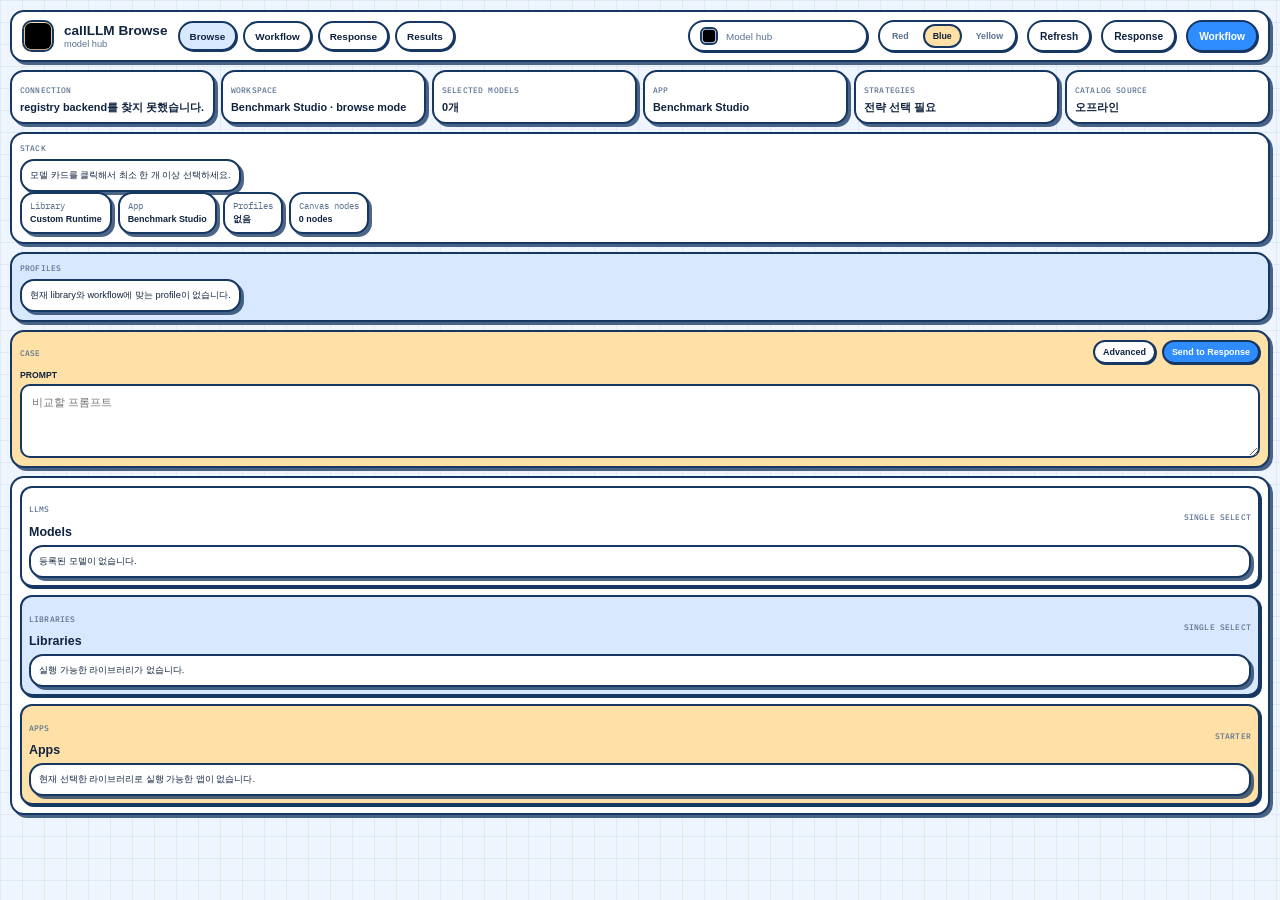
==== commit 8a341ccb: "Refine model-specific app routing and workflows" ====
--- a/instagram-post-clone/index.html
+++ b/instagram-post-clone/index.html
@@ -16,14 +16,18 @@
       href="https://fonts.googleapis.com/css2?family=IBM+Plex+Mono:wght@500&display=swap"
       rel="stylesheet"
     />
-    <link rel="stylesheet" href="./styles.css" />
+    <link rel="stylesheet" href="./styles.css?v=20260416i" />
   </head>
   <body data-page="browse">
     <main class="page-shell">
       <header class="hub-header brutal-header">
         <div class="brand-row">
           <a class="brand-mark" href="./index.html" aria-label="callLLM Browse">
-            <span class="brand-badge">cL</span>
+            <svg class="brand-badge" viewBox="0 0 32 32" aria-hidden="true">
+              <rect class="brand-badge-frame" x="1" y="1" width="30" height="30" rx="7" />
+              <path class="brand-badge-glyph" d="M8 24.5L14.4 7.5H17.6L24 24.5H19.9L16 14.2L12.1 24.5H8Z" />
+              <rect class="brand-badge-glyph" x="13.2" y="18.1" width="5.6" height="2.2" rx="1.1" />
+            </svg>
             <span class="brand-copy">
               <strong>callLLM Browse</strong>
               <span>model hub</span>
@@ -40,7 +44,10 @@
 
         <div class="header-controls">
           <div class="hub-search brutal-search" aria-hidden="true">
-            <span class="search-icon">/</span>
+            <svg class="search-icon" viewBox="0 0 18 18" aria-hidden="true">
+              <rect class="search-icon-frame" x="1" y="1" width="16" height="16" rx="4" />
+              <path class="search-icon-glyph" d="M4.7 13.5L8.3 4.5H9.7L13.3 13.5H10.9L9 8.4L7.1 13.5H4.7Z" />
+            </svg>
             <span>Model hub</span>
           </div>
           <div class="theme-switcher" aria-label="테마 선택">
@@ -136,7 +143,7 @@
                 <p class="catalog-kicker">LLMs</p>
                 <h3>Models</h3>
               </div>
-              <span class="catalog-note">multi-select</span>
+              <span class="catalog-note">single select</span>
             </div>
             <div class="catalog-grid models-grid compact-grid" id="models-grid"></div>
           </section>
@@ -166,6 +173,6 @@
       </section>
     </main>
 
-    <script src="./app.js"></script>
+    <script src="./app.js?v=20260416i"></script>
   </body>
 </html>
--- a/instagram-post-clone/styles.css
+++ b/instagram-post-clone/styles.css
@@ -607,7 +607,9 @@
 }
 
 .response-profile-list,
-.response-model-list {
+.response-model-list,
+.response-mode-list,
+.response-conversation-list {
   display: grid;
   gap: 6px;
 }
@@ -616,6 +618,35 @@
 .response-model-list .profile-card {
   width: 100%;
   text-align: left;
+}
+
+.response-session-item {
+  width: 100%;
+  display: grid;
+  gap: 2px;
+  padding: 7px 8px;
+  border: 2px solid var(--line);
+  border-radius: 10px;
+  box-shadow: 1px 1px 0 var(--line);
+  background: var(--panel);
+  text-align: left;
+  cursor: pointer;
+}
+
+.response-session-item.is-selected {
+  background: var(--panel-yellow);
+}
+
+.response-session-item strong {
+  font-size: 0.62rem;
+  line-height: 1.35;
+}
+
+.response-session-item span {
+  color: var(--muted);
+  font-family: "IBM Plex Mono", monospace;
+  font-size: 0.5rem;
+  text-transform: uppercase;
 }
 
 .response-status {
@@ -660,30 +691,31 @@
 
 .response-thread {
   display: grid;
-  gap: 14px;
+  gap: 18px;
   min-height: 0;
   height: 100%;
   overflow: auto;
-  padding: 4px 6px 18px 4px;
+  overflow-x: hidden;
+  padding: 6px 10px 20px 6px;
 }
 
 .chat-bubble {
-  width: fit-content;
-  max-width: min(760px, 84%);
+  width: 100%;
+  max-width: 100%;
+  display: grid;
 }
 
 .chat-bubble.is-user {
   margin-left: auto;
-  padding: 10px 14px;
-  border: 2px solid var(--line);
-  border-radius: 18px;
-  box-shadow: 1px 1px 0 var(--line);
-  background: var(--panel-blue);
+  padding: 0;
+  border: 0;
+  border-radius: 0;
+  box-shadow: none;
+  background: transparent;
 }
 
 .chat-bubble.is-assistant {
   margin-right: auto;
-  max-width: min(880px, 92%);
   padding: 0;
   border: 0;
   box-shadow: none;
@@ -703,13 +735,31 @@
 }
 
 .chat-bubble-copy {
+  display: block;
+  width: 100%;
+  max-width: min(920px, 100%);
   font-size: 0.8rem;
   line-height: 1.72;
   white-space: pre-wrap;
   word-break: break-word;
+  overflow-wrap: anywhere;
+}
+
+.chat-bubble.is-user .chat-bubble-meta {
+  justify-content: flex-end;
+}
+
+.chat-bubble.is-user .chat-bubble-copy {
+  max-width: min(760px, 100%);
+  margin-left: auto;
+  font-size: 0.88rem;
+  line-height: 1.62;
+  font-weight: 600;
+  text-align: right;
 }
 
 .chat-bubble.is-assistant .chat-bubble-copy {
+  max-width: min(920px, 100%);
   font-size: 0.84rem;
 }
 
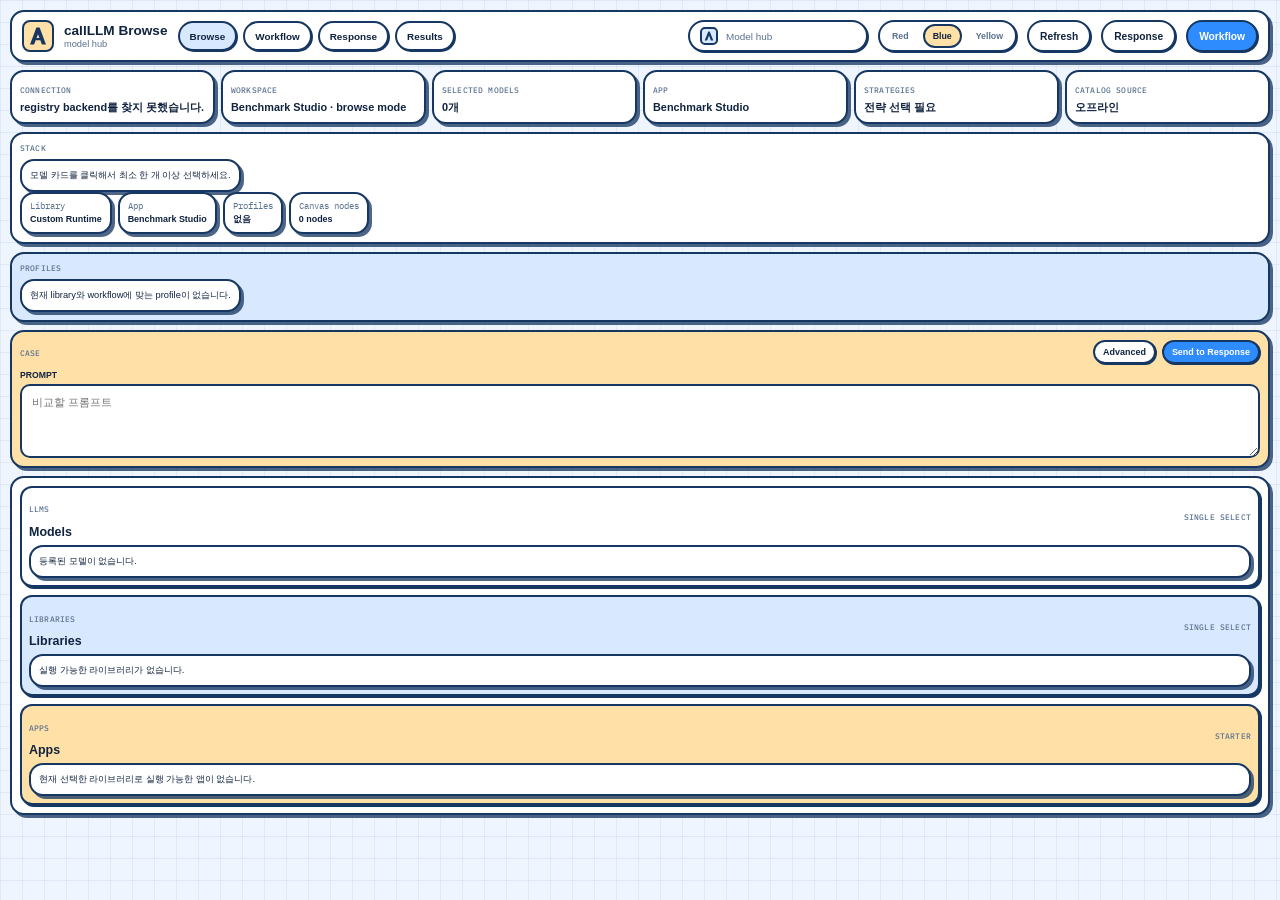
==== commit dab4ff90: "Improve prompt routing and upstream retry handling" ====
--- a/instagram-post-clone/index.html
+++ b/instagram-post-clone/index.html
@@ -16,7 +16,7 @@
       href="https://fonts.googleapis.com/css2?family=IBM+Plex+Mono:wght@500&display=swap"
       rel="stylesheet"
     />
-    <link rel="stylesheet" href="./styles.css?v=20260416i" />
+    <link rel="stylesheet" href="./styles.css?v=20260416l" />
   </head>
   <body data-page="browse">
     <main class="page-shell">
@@ -173,6 +173,6 @@
       </section>
     </main>
 
-    <script src="./app.js?v=20260416i"></script>
+    <script src="./app.js?v=20260416l"></script>
   </body>
 </html>
--- a/instagram-post-clone/styles.css
+++ b/instagram-post-clone/styles.css
@@ -217,15 +217,20 @@
 }
 
 .brand-badge {
-  display: grid;
-  place-items: center;
+  display: block;
   width: 32px;
   height: 32px;
-  border: 2px solid var(--line);
-  border-radius: 10px;
-  background: var(--panel-yellow);
-  font-size: 0.8rem;
-  font-weight: 700;
+  flex: 0 0 auto;
+}
+
+.brand-badge-frame {
+  fill: var(--panel-yellow);
+  stroke: var(--line);
+  stroke-width: 2;
+}
+
+.brand-badge-glyph {
+  fill: var(--line);
 }
 
 .brand-copy {
@@ -284,15 +289,20 @@
 }
 
 .search-icon {
-  display: inline-grid;
-  place-items: center;
+  display: block;
   width: 18px;
   height: 18px;
-  border: 2px solid var(--line);
-  border-radius: 6px;
-  background: var(--panel-blue);
-  font-family: "IBM Plex Mono", monospace;
-  font-size: 0.56rem;
+  flex: 0 0 auto;
+}
+
+.search-icon-frame {
+  fill: var(--panel-blue);
+  stroke: var(--line);
+  stroke-width: 2;
+}
+
+.search-icon-glyph {
+  fill: var(--line);
 }
 
 .ghost-button,
@@ -872,6 +882,53 @@
   text-align: left;
 }
 
+.catalog-card {
+  position: relative;
+  transition:
+    transform 140ms ease,
+    box-shadow 140ms ease,
+    background-color 140ms ease,
+    border-color 140ms ease;
+}
+
+.catalog-card[aria-pressed="false"] {
+  background: var(--panel);
+  border-color: color-mix(in srgb, var(--line) 68%, var(--panel) 32%);
+  box-shadow: 1px 1px 0 color-mix(in srgb, var(--line) 55%, transparent 45%);
+}
+
+.catalog-card[aria-pressed="true"] {
+  background: color-mix(in srgb, var(--panel-blue) 86%, var(--panel) 14%);
+  border-color: var(--accent-dark);
+  box-shadow: 4px 4px 0 var(--accent-dark);
+  transform: translate(-1px, -1px);
+}
+
+.catalog-card[aria-pressed="true"]::after {
+  content: "selected";
+  position: absolute;
+  top: 8px;
+  right: 8px;
+  display: inline-flex;
+  align-items: center;
+  min-height: 16px;
+  padding: 0 6px;
+  border: 2px solid var(--accent-dark);
+  border-radius: 999px;
+  background: var(--panel);
+  color: var(--accent-dark);
+  font-size: 0.48rem;
+  font-weight: 800;
+  letter-spacing: 0.02em;
+  text-transform: uppercase;
+}
+
+.catalog-card:hover:not(.is-disabled):not([aria-pressed="true"]) {
+  transform: translate(-1px, -1px);
+  border-color: color-mix(in srgb, var(--line) 82%, var(--panel) 18%);
+  box-shadow: 2px 2px 0 color-mix(in srgb, var(--line) 70%, transparent 30%);
+}
+
 .catalog-card h3 {
   margin: 4px 0 0;
   font-size: 0.7rem;
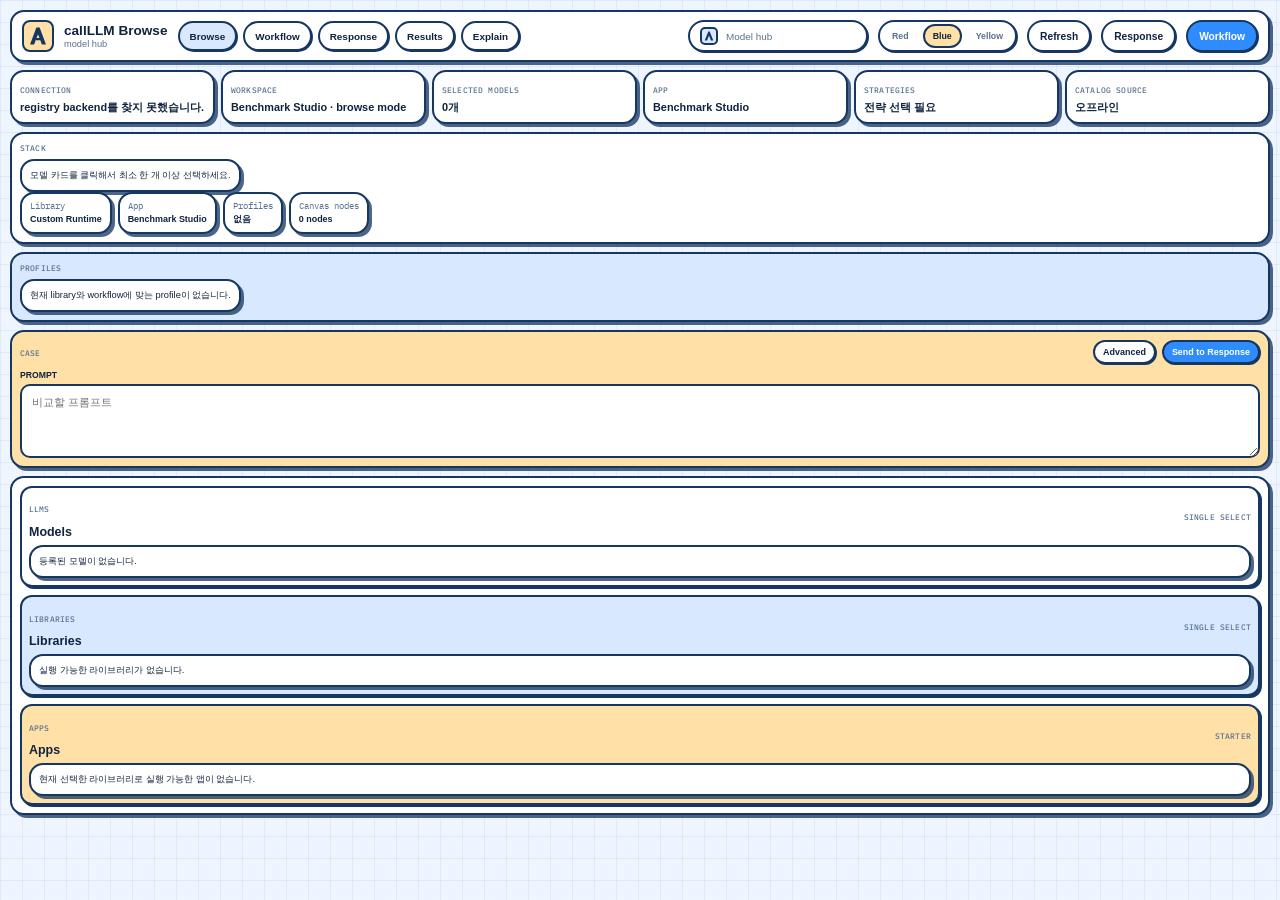
==== commit e3ee895e: "Split services and add explain page" ====
--- a/instagram-post-clone/index.html
+++ b/instagram-post-clone/index.html
@@ -16,7 +16,7 @@
       href="https://fonts.googleapis.com/css2?family=IBM+Plex+Mono:wght@500&display=swap"
       rel="stylesheet"
     />
-    <link rel="stylesheet" href="./styles.css?v=20260416l" />
+    <link rel="stylesheet" href="./styles.css?v=20260422c" />
   </head>
   <body data-page="browse">
     <main class="page-shell">
@@ -39,6 +39,7 @@
             <a href="./workflow.html">Workflow</a>
             <a href="./response.html">Response</a>
             <a href="./results.html">Results</a>
+            <a href="./explain.html">Explain</a>
           </nav>
         </div>
 
@@ -173,6 +174,6 @@
       </section>
     </main>
 
-    <script src="./app.js?v=20260416l"></script>
+    <script src="./app.js?v=20260422c"></script>
   </body>
 </html>
--- a/instagram-post-clone/styles.css
+++ b/instagram-post-clone/styles.css
@@ -1389,6 +1389,446 @@
   line-height: 1.45;
 }
 
+.explain-hero {
+  display: grid;
+  grid-template-columns: minmax(0, 1.05fr) minmax(360px, 0.95fr);
+  gap: 8px;
+  margin-top: 8px;
+  align-items: stretch;
+}
+
+.explain-hero-copy,
+.explain-flow,
+.explain-card,
+.library-explain-card,
+.explain-panel {
+  border: 2px solid var(--line);
+  border-radius: var(--radius);
+  box-shadow: var(--shadow);
+  background: var(--panel);
+}
+
+.explain-hero-copy {
+  min-height: 210px;
+  padding: 18px;
+  background: var(--panel-yellow);
+}
+
+.explain-hero-copy h1 {
+  margin: 8px 0 0;
+  max-width: 780px;
+  font-size: 2rem;
+  line-height: 1.04;
+  letter-spacing: 0;
+}
+
+.explain-hero-copy p:not(.section-kicker) {
+  max-width: 860px;
+  margin: 12px 0 0;
+  color: var(--ink);
+  font-size: 0.84rem;
+  line-height: 1.65;
+  overflow-wrap: anywhere;
+}
+
+.explain-flow {
+  display: grid;
+  grid-template-columns: repeat(5, minmax(0, 1fr));
+  gap: 8px;
+  align-content: center;
+  padding: 16px;
+  background:
+    linear-gradient(var(--canvas-grid) 1px, transparent 1px),
+    linear-gradient(90deg, var(--canvas-grid) 1px, transparent 1px),
+    var(--canvas-bg);
+  background-size: 24px 24px, 24px 24px, auto;
+}
+
+.flow-node {
+  position: relative;
+  display: grid;
+  place-items: center;
+  min-height: 76px;
+  padding: 8px;
+  border: 2px solid var(--line);
+  border-radius: 12px;
+  background: var(--panel);
+  box-shadow: 2px 2px 0 var(--inverse-surface);
+  font-size: 0.64rem;
+  font-weight: 800;
+  text-align: center;
+}
+
+.flow-node:not(:last-child)::after {
+  content: "";
+  position: absolute;
+  top: 50%;
+  right: -17px;
+  width: 24px;
+  height: 3px;
+  background: var(--canvas-line);
+  box-shadow: 0 0 0 1px var(--line);
+  transform: translateY(-50%);
+  z-index: 2;
+}
+
+.explain-grid {
+  display: grid;
+  grid-template-columns: repeat(3, minmax(0, 1fr));
+  gap: 8px;
+  margin-top: 8px;
+}
+
+.explain-browser {
+  display: grid;
+  grid-template-columns: minmax(280px, 360px) minmax(0, 1fr);
+  gap: 8px;
+  margin-top: 8px;
+  align-items: start;
+}
+
+.explain-catalog-panel,
+.explain-detail-panel {
+  padding: 8px;
+}
+
+.explain-catalog-panel {
+  position: sticky;
+  top: 74px;
+  display: grid;
+  gap: 8px;
+  background: var(--panel-blue);
+}
+
+.explain-category-list {
+  display: grid;
+  grid-template-columns: repeat(2, minmax(0, 1fr));
+  gap: 6px;
+}
+
+.explain-category-chip {
+  display: flex;
+  align-items: center;
+  justify-content: space-between;
+  gap: 6px;
+  min-height: 34px;
+  padding: 0 8px;
+  border: 2px solid var(--line);
+  border-radius: 10px;
+  background: var(--panel);
+  box-shadow: 1px 1px 0 var(--line);
+  text-align: left;
+}
+
+.explain-category-chip.is-selected {
+  background: var(--panel-yellow);
+}
+
+.explain-category-chip span {
+  font-size: 0.56rem;
+  font-weight: 800;
+  overflow-wrap: anywhere;
+}
+
+.explain-category-chip strong {
+  display: inline-grid;
+  place-items: center;
+  min-width: 20px;
+  min-height: 20px;
+  border: 2px solid var(--line);
+  border-radius: 999px;
+  background: var(--panel);
+  font-size: 0.52rem;
+}
+
+.explain-component-list {
+  display: grid;
+  gap: 6px;
+}
+
+.explain-component-card {
+  width: 100%;
+  display: grid;
+  gap: 4px;
+  padding: 8px;
+  border: 2px solid var(--line);
+  border-radius: 12px;
+  background: var(--panel);
+  box-shadow: 1px 1px 0 var(--line);
+  text-align: left;
+}
+
+.explain-component-card.is-selected {
+  background: var(--panel-green);
+  box-shadow: 3px 3px 0 var(--accent-dark);
+  transform: translate(-1px, -1px);
+}
+
+.explain-component-card strong {
+  font-size: 0.66rem;
+  line-height: 1.25;
+}
+
+.explain-component-card > span:last-child {
+  color: var(--muted);
+  font-size: 0.56rem;
+  line-height: 1.4;
+  overflow-wrap: anywhere;
+}
+
+.explain-detail-panel {
+  min-height: 560px;
+  background: var(--panel);
+}
+
+.explain-detail-body {
+  display: grid;
+  gap: 8px;
+}
+
+.explain-detail-summary {
+  padding: 12px;
+  border: 2px solid var(--line);
+  border-radius: 12px;
+  box-shadow: 2px 2px 0 var(--line);
+  background: var(--panel-yellow);
+}
+
+.explain-detail-summary p {
+  margin: 0;
+  font-size: 0.76rem;
+  line-height: 1.6;
+  overflow-wrap: anywhere;
+}
+
+.explain-detail-grid {
+  display: grid;
+  grid-template-columns: minmax(0, 1.08fr) minmax(0, 0.92fr);
+  gap: 8px;
+}
+
+.explain-deep-grid {
+  display: grid;
+  grid-template-columns: repeat(3, minmax(0, 1fr));
+  gap: 8px;
+}
+
+.explain-detail-section {
+  border: 2px solid var(--line);
+  border-radius: 12px;
+  box-shadow: 1px 1px 0 var(--line);
+}
+
+.explain-bullet-list {
+  display: grid;
+  gap: 6px;
+  margin: 8px 0 0;
+  padding: 0;
+  list-style: none;
+}
+
+.explain-bullet-list li {
+  position: relative;
+  padding-left: 14px;
+  font-size: 0.62rem;
+  line-height: 1.5;
+}
+
+.explain-bullet-list li::before {
+  content: "";
+  position: absolute;
+  left: 0;
+  top: 0.45em;
+  width: 7px;
+  height: 7px;
+  border: 2px solid var(--line);
+  border-radius: 999px;
+  background: var(--accent);
+}
+
+.explain-detail-logic {
+  grid-template-columns: repeat(4, minmax(0, 1fr));
+}
+
+.explain-code-path {
+  white-space: normal;
+  overflow-wrap: anywhere;
+}
+
+.explain-card,
+.library-explain-card,
+.explain-panel {
+  padding: 12px;
+}
+
+.explain-card:nth-child(2),
+.library-explain-card:nth-child(2) {
+  background: var(--panel-blue);
+}
+
+.explain-card:nth-child(3),
+.library-explain-card:nth-child(3) {
+  background: var(--panel-green);
+}
+
+.explain-card-header {
+  display: flex;
+  align-items: center;
+  justify-content: space-between;
+  gap: 8px;
+}
+
+.explain-card h2,
+.explain-panel h2,
+.library-explain-card h3 {
+  margin: 10px 0 0;
+  font-size: 0.92rem;
+  line-height: 1.2;
+}
+
+.explain-card p,
+.library-explain-card p,
+.explain-panel p {
+  margin: 8px 0 0;
+  color: var(--ink);
+  font-size: 0.68rem;
+  line-height: 1.55;
+  overflow-wrap: anywhere;
+}
+
+.logic-strip {
+  display: grid;
+  grid-template-columns: repeat(3, minmax(0, 1fr));
+  gap: 6px;
+  margin-top: 12px;
+}
+
+.logic-strip span,
+.choice-grid div,
+.explain-steps li {
+  border: 2px solid var(--line);
+  border-radius: 10px;
+  box-shadow: 1px 1px 0 var(--line);
+  background: var(--panel);
+}
+
+.logic-strip span {
+  display: grid;
+  place-items: center;
+  min-height: 36px;
+  padding: 6px;
+  font-size: 0.54rem;
+  font-weight: 800;
+  text-align: center;
+  overflow-wrap: anywhere;
+}
+
+.explain-note {
+  color: var(--muted) !important;
+}
+
+.explain-section {
+  margin-top: 8px;
+  padding: 8px;
+  border: 2px solid var(--line);
+  border-radius: var(--radius);
+  box-shadow: var(--shadow);
+  background: var(--panel);
+}
+
+.library-explain-grid {
+  display: grid;
+  grid-template-columns: repeat(3, minmax(0, 1fr));
+  gap: 8px;
+}
+
+.library-explain-card ul {
+  display: grid;
+  gap: 6px;
+  margin: 10px 0 0;
+  padding: 0;
+  list-style: none;
+}
+
+.library-explain-card li {
+  position: relative;
+  padding-left: 14px;
+  color: var(--ink);
+  font-size: 0.62rem;
+  line-height: 1.45;
+}
+
+.library-explain-card li::before {
+  content: "";
+  position: absolute;
+  left: 0;
+  top: 0.45em;
+  width: 7px;
+  height: 7px;
+  border: 2px solid var(--line);
+  border-radius: 999px;
+  background: var(--accent);
+}
+
+.explain-two-column {
+  display: grid;
+  grid-template-columns: minmax(0, 1.15fr) minmax(0, 0.85fr);
+  gap: 8px;
+  padding: 0;
+  border: 0;
+  box-shadow: none;
+  background: transparent;
+}
+
+.explain-panel:first-child {
+  background: var(--panel-blue);
+}
+
+.explain-panel:last-child {
+  background: var(--panel-yellow);
+}
+
+.explain-steps {
+  display: grid;
+  gap: 6px;
+  margin: 10px 0 0;
+  padding: 0;
+  list-style: none;
+}
+
+.explain-steps li {
+  display: grid;
+  grid-template-columns: minmax(150px, 0.32fr) minmax(0, 1fr);
+  gap: 8px;
+  padding: 8px;
+}
+
+.explain-steps strong,
+.choice-grid strong {
+  display: block;
+  font-size: 0.62rem;
+  line-height: 1.35;
+}
+
+.explain-steps span,
+.choice-grid span {
+  display: block;
+  color: var(--muted);
+  font-size: 0.58rem;
+  line-height: 1.45;
+}
+
+.choice-grid {
+  display: grid;
+  grid-template-columns: repeat(2, minmax(0, 1fr));
+  gap: 6px;
+  margin-top: 10px;
+}
+
+.choice-grid div {
+  padding: 8px;
+}
+
 @media (max-width: 1280px) {
   .top-control-grid,
   .results-page-grid {
@@ -1401,6 +1841,33 @@
 
   .response-shell {
     grid-template-columns: 1fr;
+  }
+
+  .explain-hero,
+  .explain-browser,
+  .explain-grid,
+  .library-explain-grid,
+  .explain-two-column,
+  .explain-detail-grid,
+  .explain-deep-grid {
+    grid-template-columns: 1fr;
+  }
+
+  .explain-catalog-panel {
+    position: static;
+  }
+
+  .explain-flow {
+    grid-template-columns: 1fr;
+  }
+
+  .flow-node:not(:last-child)::after {
+    top: auto;
+    right: 50%;
+    bottom: -17px;
+    width: 3px;
+    height: 24px;
+    transform: translateX(50%);
   }
 }
 
@@ -1464,4 +1931,20 @@
   .canvas-surface-expanded {
     min-height: 460px;
   }
-}
+
+  .explain-hero-copy {
+    min-height: auto;
+    padding: 14px;
+  }
+
+  .explain-hero-copy h1 {
+    font-size: 1.34rem;
+  }
+
+  .logic-strip,
+  .explain-detail-logic,
+  .choice-grid,
+  .explain-steps li {
+    grid-template-columns: 1fr;
+  }
+}
